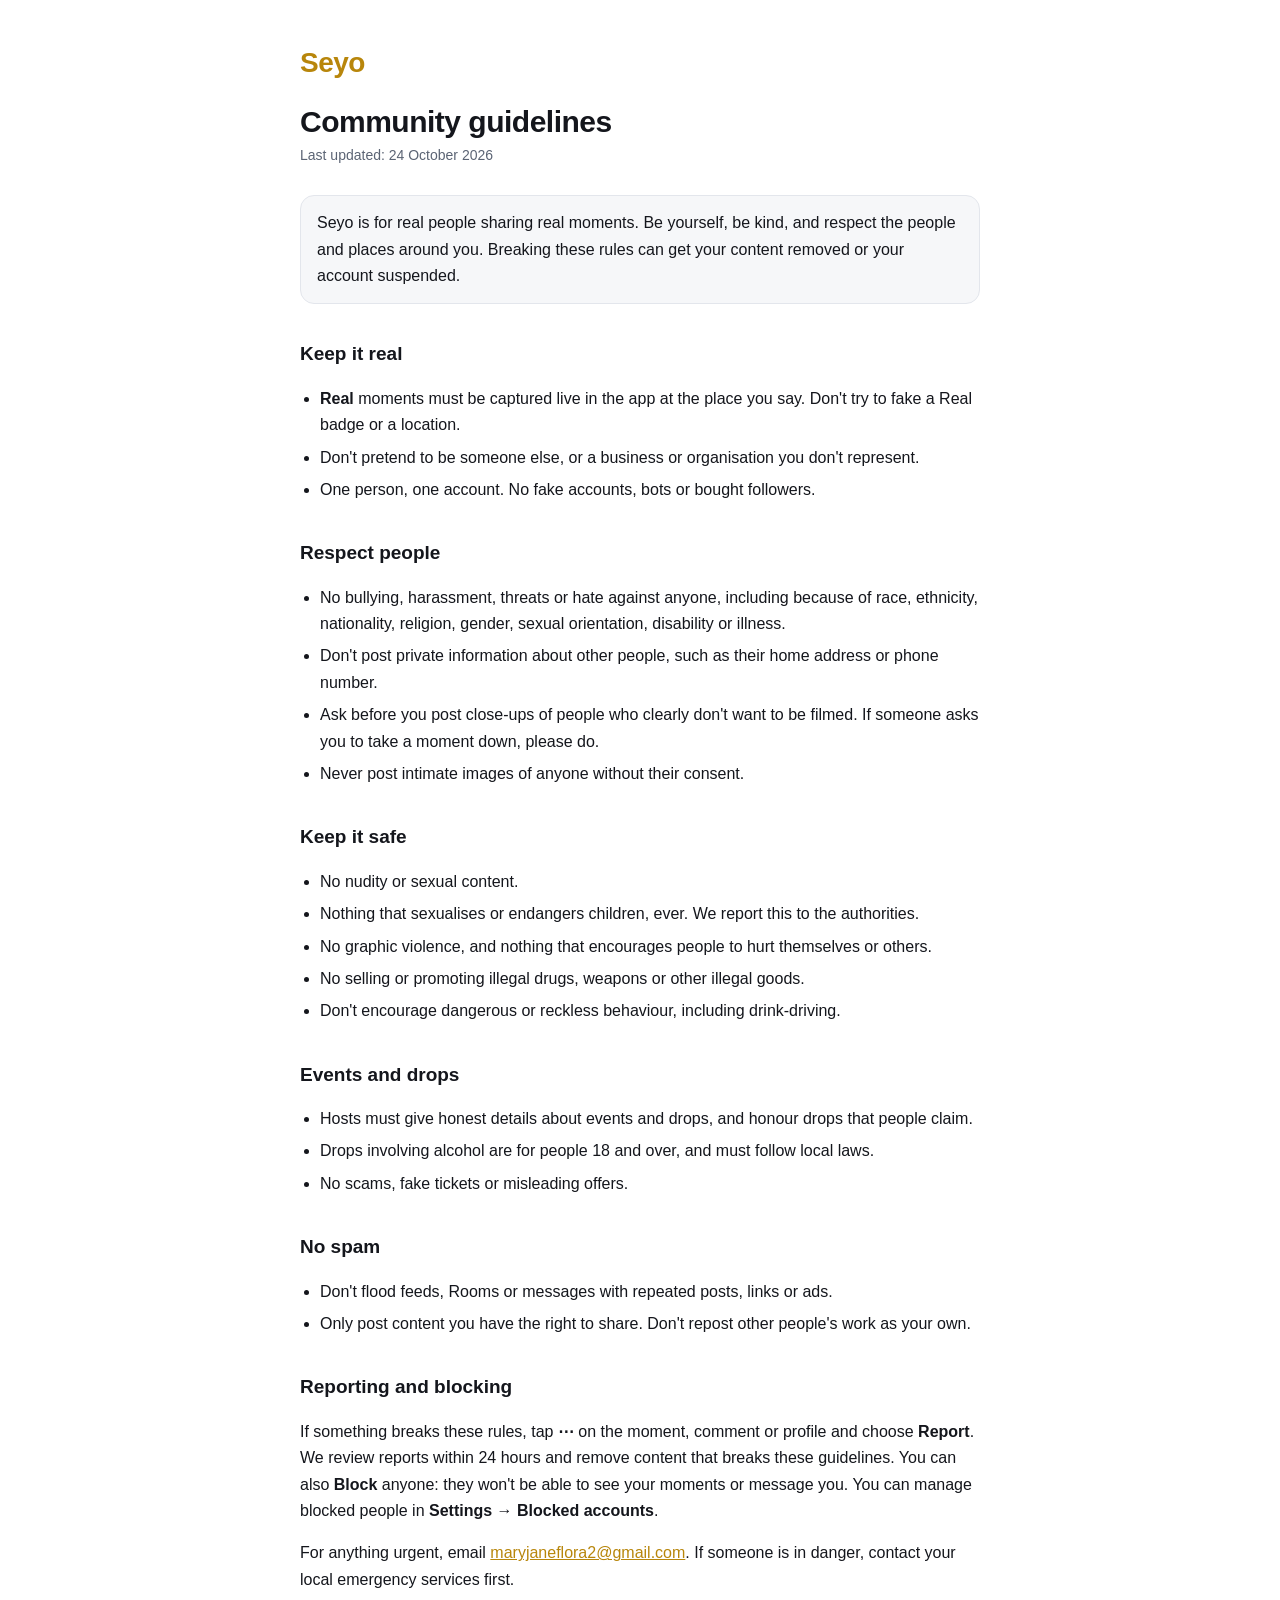
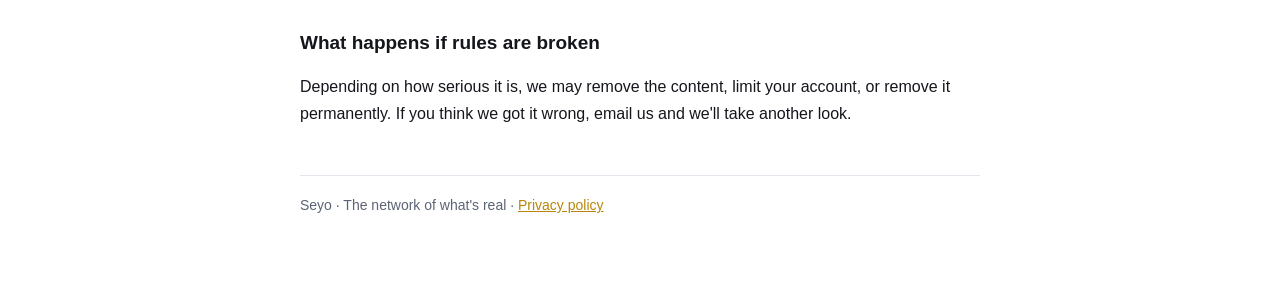
==== guidelines.html @ 8cdd19f4 "Add Seyo privacy and guidelines pages" ====
<!doctype html>
<html lang="en">
<head>
<meta charset="utf-8">
<meta name="viewport" content="width=device-width, initial-scale=1">
<title>Seyo Community Guidelines</title>
<link rel="stylesheet" href="style.css">
</head>
<body>
<main>
  <a class="brand" href="index.html">Seyo</a>
  <h1>Community guidelines</h1>
  <p class="date">Last updated: 24 October 2026</p>

  <div class="box">
    Seyo is for real people sharing real moments. Be yourself, be kind, and respect the people and places around you.
    Breaking these rules can get your content removed or your account suspended.
  </div>

  <h2>Keep it real</h2>
  <ul>
    <li><b>Real</b> moments must be captured live in the app at the place you say. Don't try to fake a Real badge or a location.</li>
    <li>Don't pretend to be someone else, or a business or organisation you don't represent.</li>
    <li>One person, one account. No fake accounts, bots or bought followers.</li>
  </ul>

  <h2>Respect people</h2>
  <ul>
    <li>No bullying, harassment, threats or hate against anyone, including because of race, ethnicity, nationality, religion, gender, sexual orientation, disability or illness.</li>
    <li>Don't post private information about other people, such as their home address or phone number.</li>
    <li>Ask before you post close-ups of people who clearly don't want to be filmed. If someone asks you to take a moment down, please do.</li>
    <li>Never post intimate images of anyone without their consent.</li>
  </ul>

  <h2>Keep it safe</h2>
  <ul>
    <li>No nudity or sexual content.</li>
    <li>Nothing that sexualises or endangers children, ever. We report this to the authorities.</li>
    <li>No graphic violence, and nothing that encourages people to hurt themselves or others.</li>
    <li>No selling or promoting illegal drugs, weapons or other illegal goods.</li>
    <li>Don't encourage dangerous or reckless behaviour, including drink-driving.</li>
  </ul>

  <h2>Events and drops</h2>
  <ul>
    <li>Hosts must give honest details about events and drops, and honour drops that people claim.</li>
    <li>Drops involving alcohol are for people 18 and over, and must follow local laws.</li>
    <li>No scams, fake tickets or misleading offers.</li>
  </ul>

  <h2>No spam</h2>
  <ul>
    <li>Don't flood feeds, Rooms or messages with repeated posts, links or ads.</li>
    <li>Only post content you have the right to share. Don't repost other people's work as your own.</li>
  </ul>

  <h2>Reporting and blocking</h2>
  <p>If something breaks these rules, tap <b>⋯</b> on the moment, comment or profile and choose <b>Report</b>. We review reports within 24 hours and remove content that breaks these guidelines.
  You can also <b>Block</b> anyone: they won't be able to see your moments or message you. You can manage blocked people in <b>Settings → Blocked accounts</b>.</p>
  <p>For anything urgent, email <a href="mailto:maryjaneflora2@gmail.com">maryjaneflora2@gmail.com</a>. If someone is in danger, contact your local emergency services first.</p>

  <h2>What happens if rules are broken</h2>
  <p>Depending on how serious it is, we may remove the content, limit your account, or remove it permanently. If you think we got it wrong, email us and we'll take another look.</p>

  <footer>Seyo · The network of what's real · <a href="privacy.html">Privacy policy</a></footer>
</main>
</body>
</html>
---- style.css ----
:root { --bg:#07090f; --panel:#12151d; --line:#1d2331; --text:#eef1f7; --muted:#9aa3b5; --gold:#f6c453; }
@media (prefers-color-scheme: light) { :root { --bg:#ffffff; --panel:#f6f7f9; --line:#e3e6ec; --text:#14161c; --muted:#5b6474; --gold:#b8860b; } }
* { box-sizing: border-box; }
body { margin:0; background:var(--bg); color:var(--text); font:16px/1.65 -apple-system, BlinkMacSystemFont, "Segoe UI", Roboto, Helvetica, Arial, sans-serif; }
main { max-width:720px; margin:0 auto; padding:40px 20px 80px; }
.brand { font-weight:800; font-size:28px; letter-spacing:-0.5px; color:var(--gold); text-decoration:none; }
h1 { font-size:30px; line-height:1.2; margin:18px 0 4px; letter-spacing:-0.5px; }
.date { color:var(--muted); font-size:14px; margin:0 0 28px; }
h2 { font-size:19px; margin:34px 0 8px; }
p, li { color:var(--text); }
ul { padding-left:20px; }
li { margin:6px 0; }
.box { background:var(--panel); border:1px solid var(--line); border-radius:14px; padding:14px 16px; margin:18px 0; }
a { color:var(--gold); }
.muted { color:var(--muted); }
footer { margin-top:48px; padding-top:18px; border-top:1px solid var(--line); color:var(--muted); font-size:14px; }
.links a { display:block; background:var(--panel); border:1px solid var(--line); border-radius:14px; padding:16px; margin:10px 0; text-decoration:none; color:var(--text); font-weight:700; }
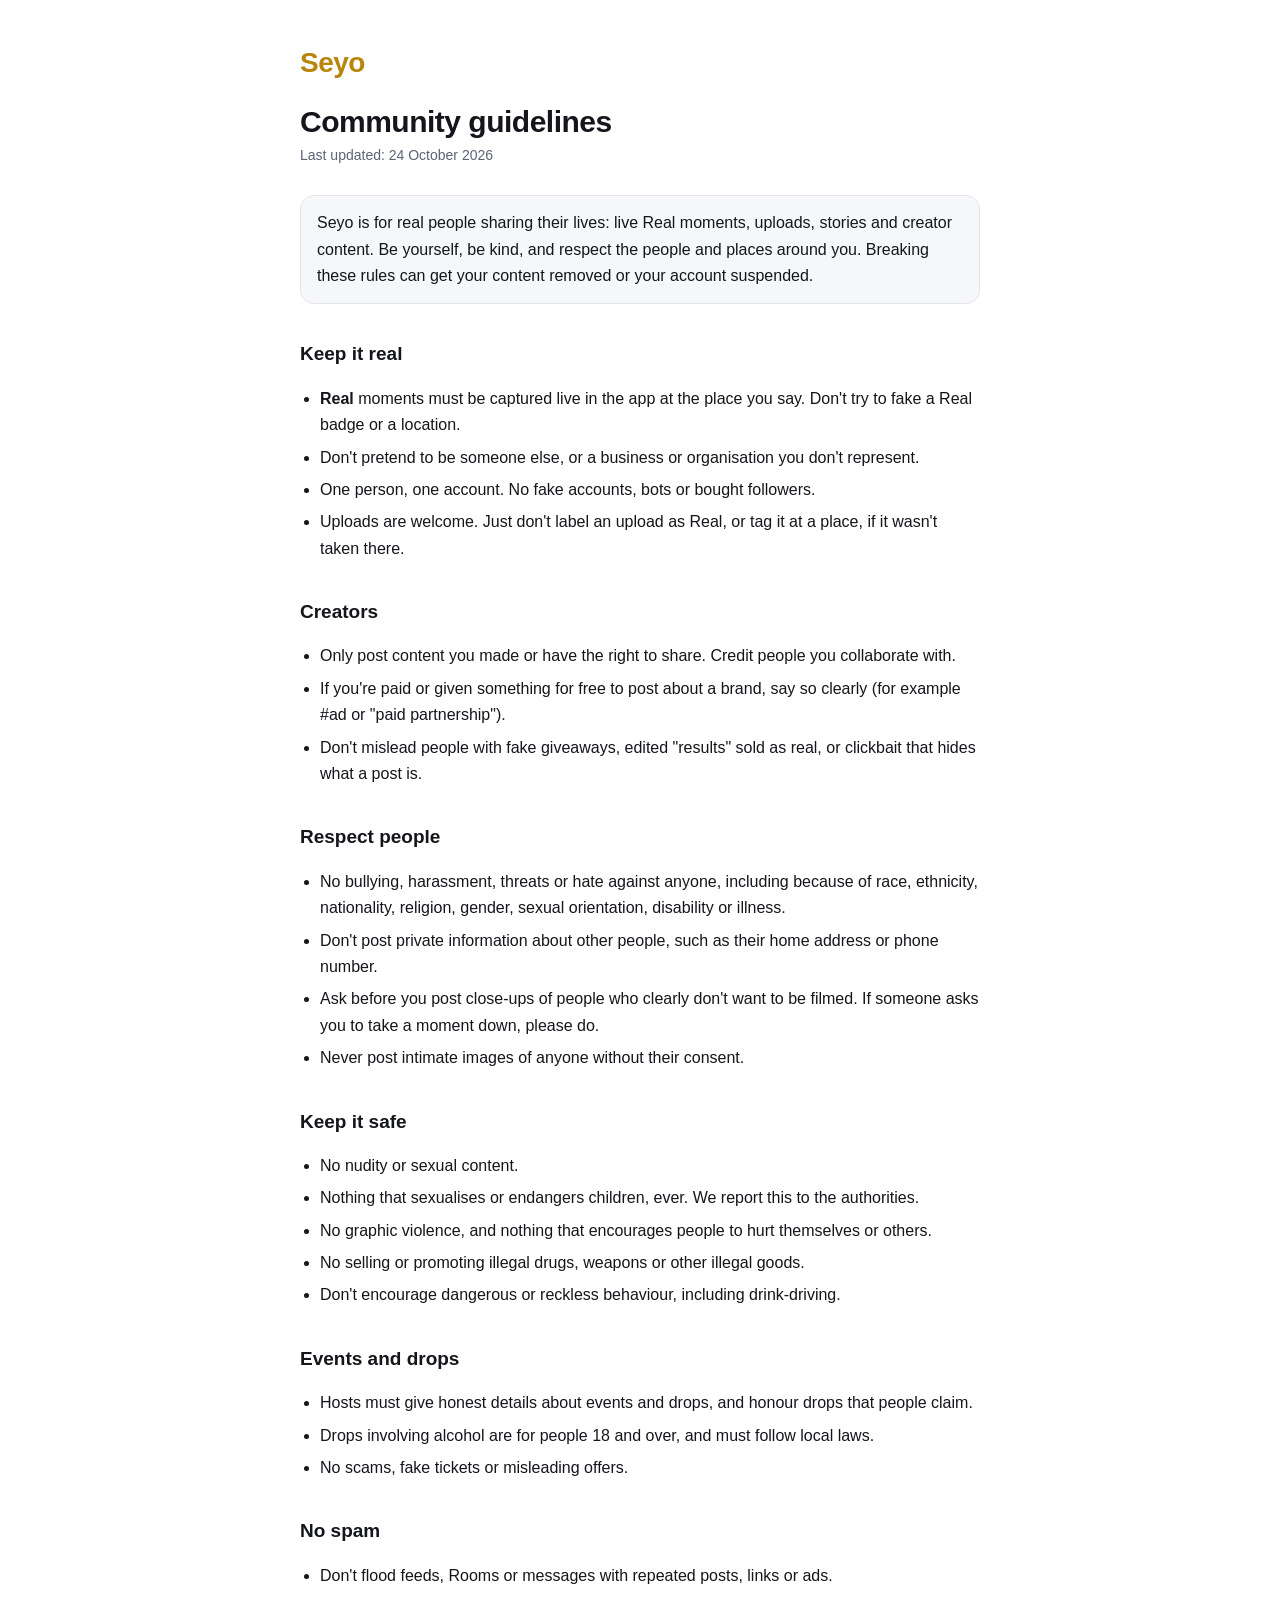
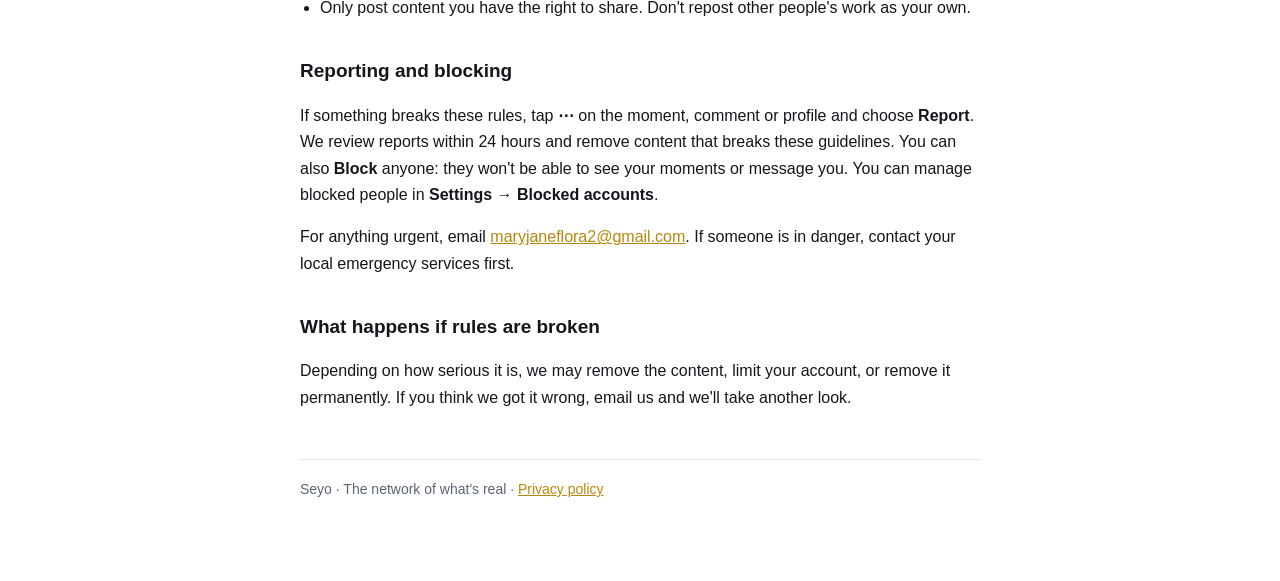
==== commit 194bd7c6: "Rename guidelines (1).html to guidelines.html" ====
--- a/guidelines.html
+++ b/guidelines.html
@@ -13,7 +13,7 @@
   <p class="date">Last updated: 24 October 2026</p>
 
   <div class="box">
-    Seyo is for real people sharing real moments. Be yourself, be kind, and respect the people and places around you.
+    Seyo is for real people sharing their lives: live Real moments, uploads, stories and creator content. Be yourself, be kind, and respect the people and places around you.
     Breaking these rules can get your content removed or your account suspended.
   </div>
 
@@ -22,6 +22,14 @@
     <li><b>Real</b> moments must be captured live in the app at the place you say. Don't try to fake a Real badge or a location.</li>
     <li>Don't pretend to be someone else, or a business or organisation you don't represent.</li>
     <li>One person, one account. No fake accounts, bots or bought followers.</li>
+    <li>Uploads are welcome. Just don't label an upload as Real, or tag it at a place, if it wasn't taken there.</li>
+  </ul>
+
+  <h2>Creators</h2>
+  <ul>
+    <li>Only post content you made or have the right to share. Credit people you collaborate with.</li>
+    <li>If you're paid or given something for free to post about a brand, say so clearly (for example #ad or "paid partnership").</li>
+    <li>Don't mislead people with fake giveaways, edited "results" sold as real, or clickbait that hides what a post is.</li>
   </ul>
 
   <h2>Respect people</h2>
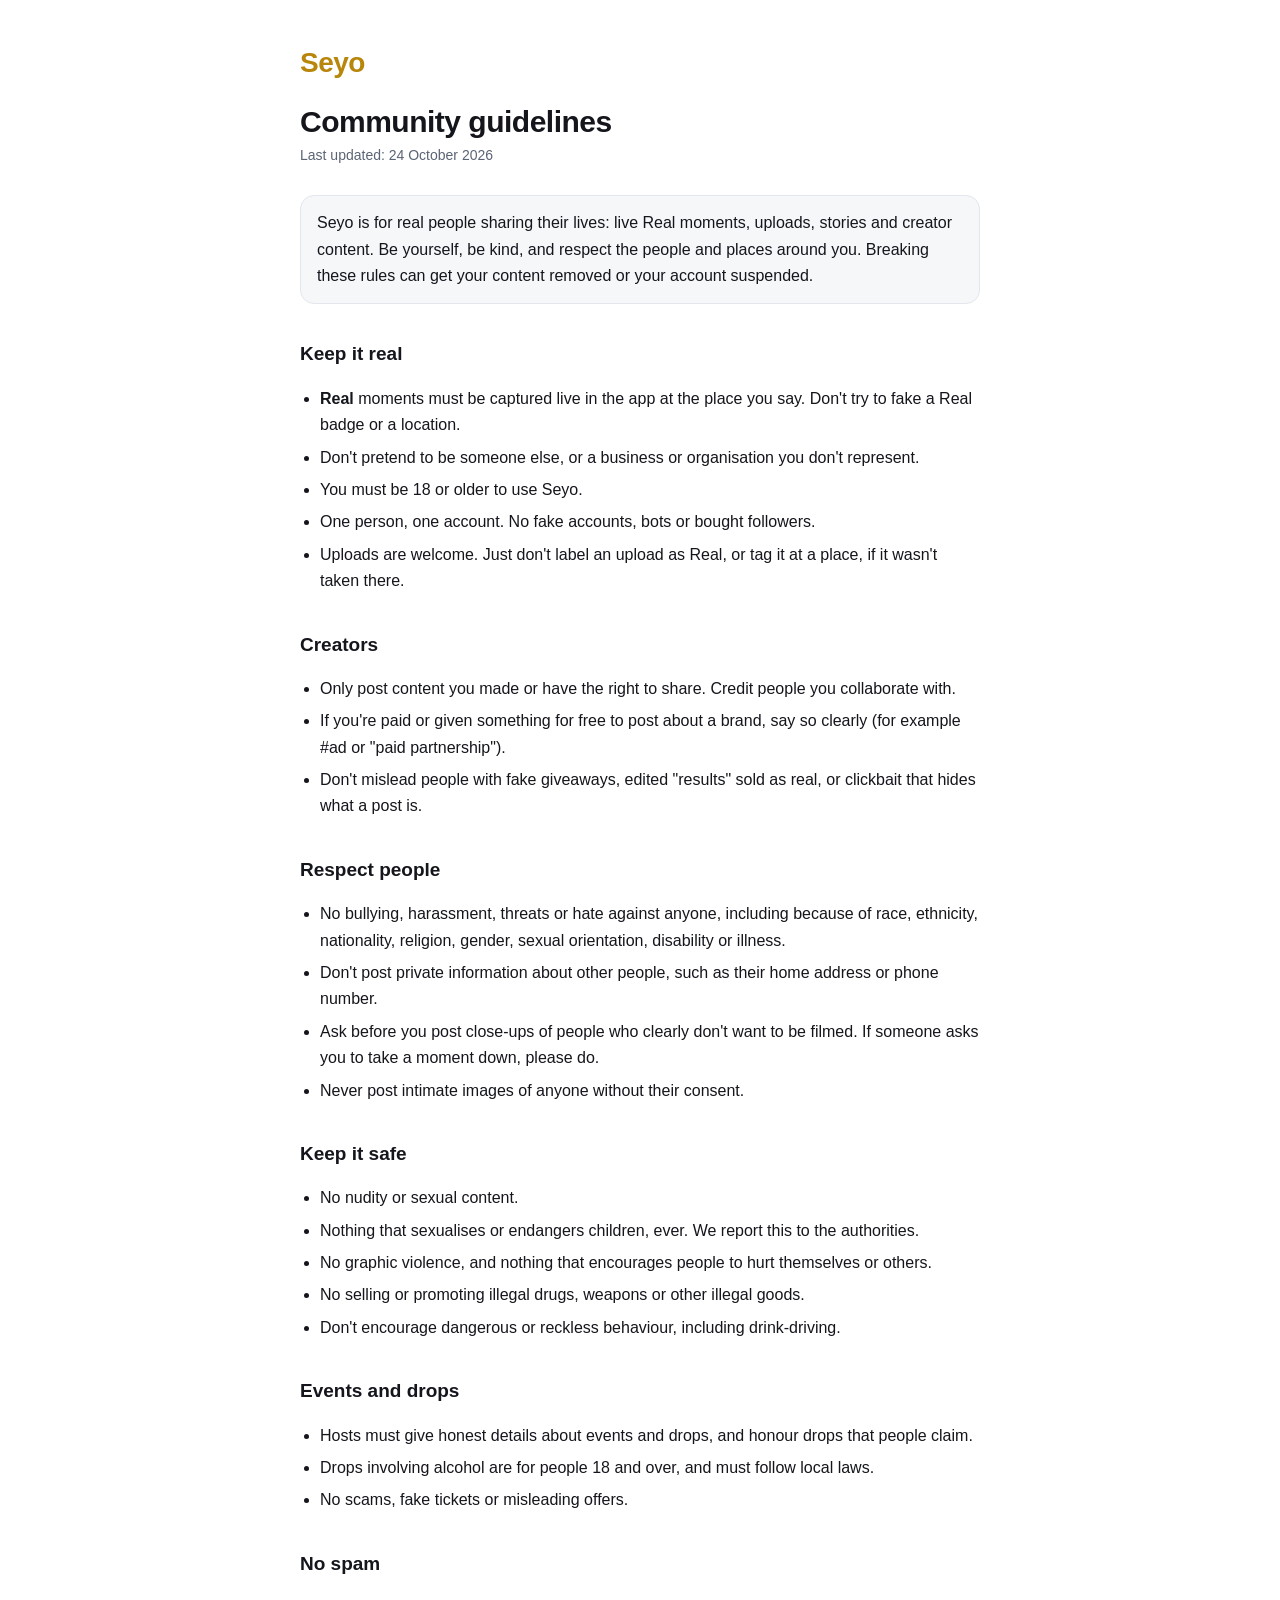
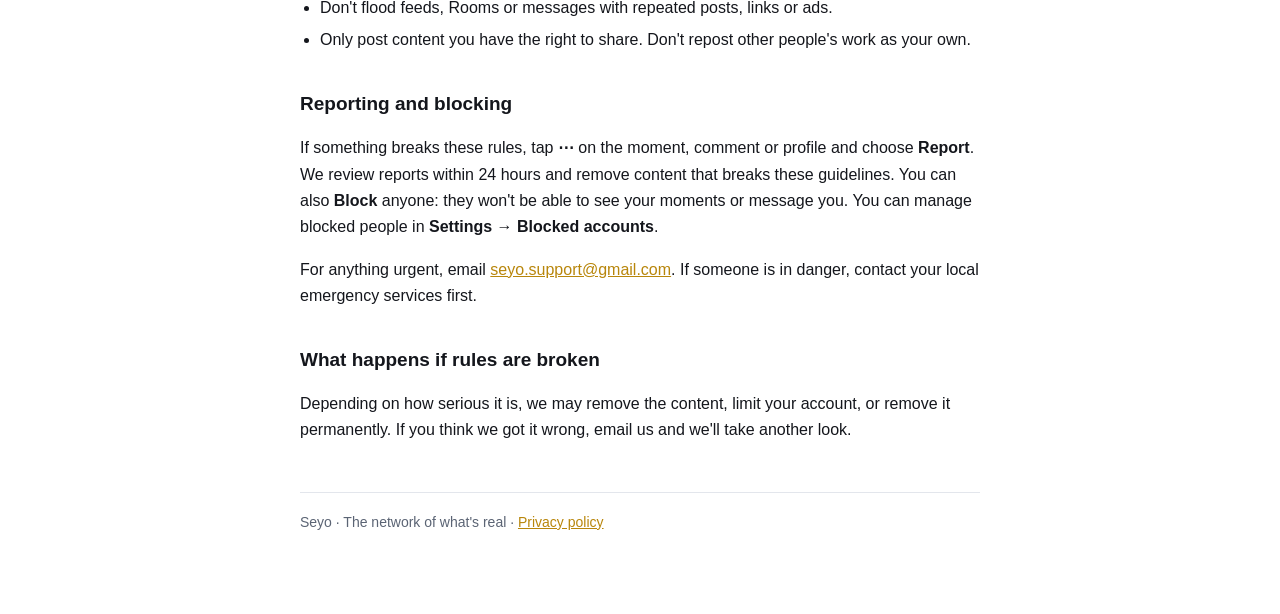
==== commit 4fdf8192: "Add files via upload" ====
--- a/guidelines.html
+++ b/guidelines.html
@@ -21,6 +21,7 @@
   <ul>
     <li><b>Real</b> moments must be captured live in the app at the place you say. Don't try to fake a Real badge or a location.</li>
     <li>Don't pretend to be someone else, or a business or organisation you don't represent.</li>
+    <li>You must be 18 or older to use Seyo.</li>
     <li>One person, one account. No fake accounts, bots or bought followers.</li>
     <li>Uploads are welcome. Just don't label an upload as Real, or tag it at a place, if it wasn't taken there.</li>
   </ul>
@@ -65,7 +66,7 @@
   <h2>Reporting and blocking</h2>
   <p>If something breaks these rules, tap <b>⋯</b> on the moment, comment or profile and choose <b>Report</b>. We review reports within 24 hours and remove content that breaks these guidelines.
   You can also <b>Block</b> anyone: they won't be able to see your moments or message you. You can manage blocked people in <b>Settings → Blocked accounts</b>.</p>
-  <p>For anything urgent, email <a href="mailto:maryjaneflora2@gmail.com">maryjaneflora2@gmail.com</a>. If someone is in danger, contact your local emergency services first.</p>
+  <p>For anything urgent, email <a href="mailto:seyo.support@gmail.com">seyo.support@gmail.com</a>. If someone is in danger, contact your local emergency services first.</p>
 
   <h2>What happens if rules are broken</h2>
   <p>Depending on how serious it is, we may remove the content, limit your account, or remove it permanently. If you think we got it wrong, email us and we'll take another look.</p>
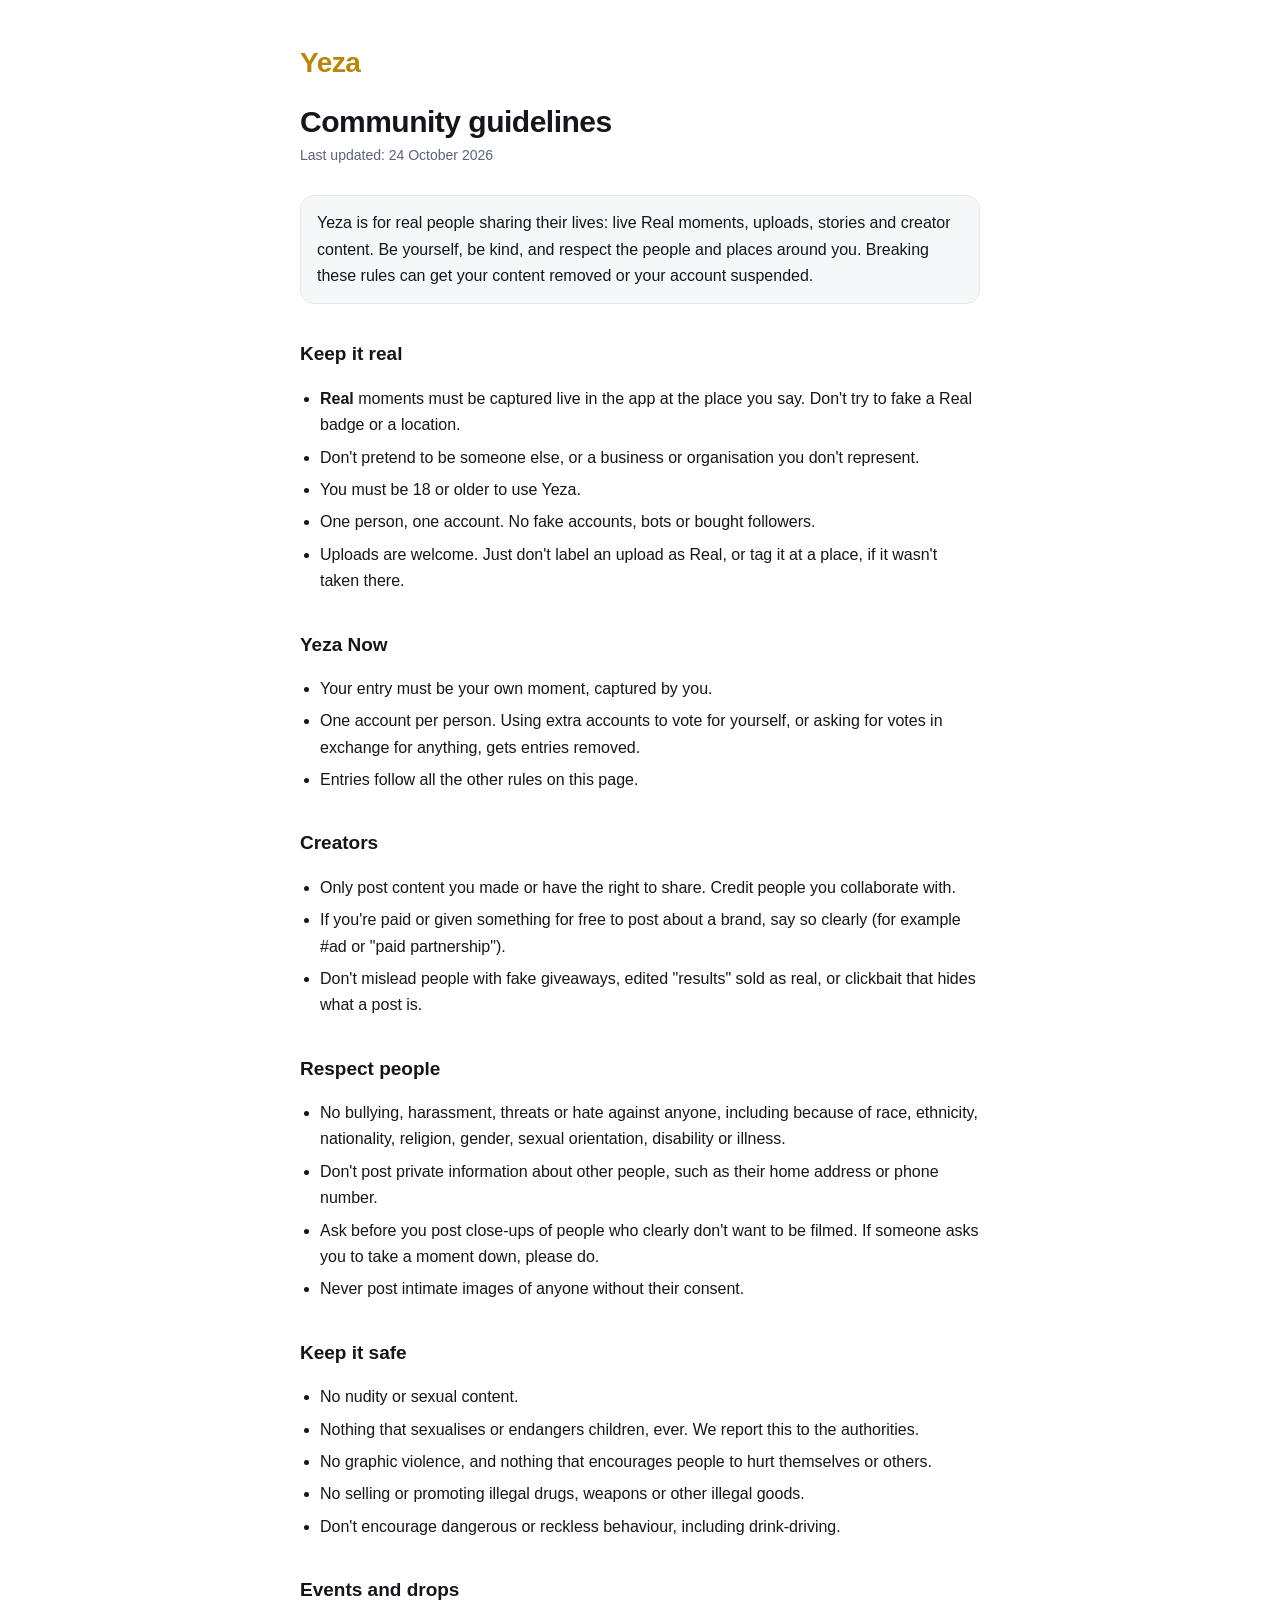
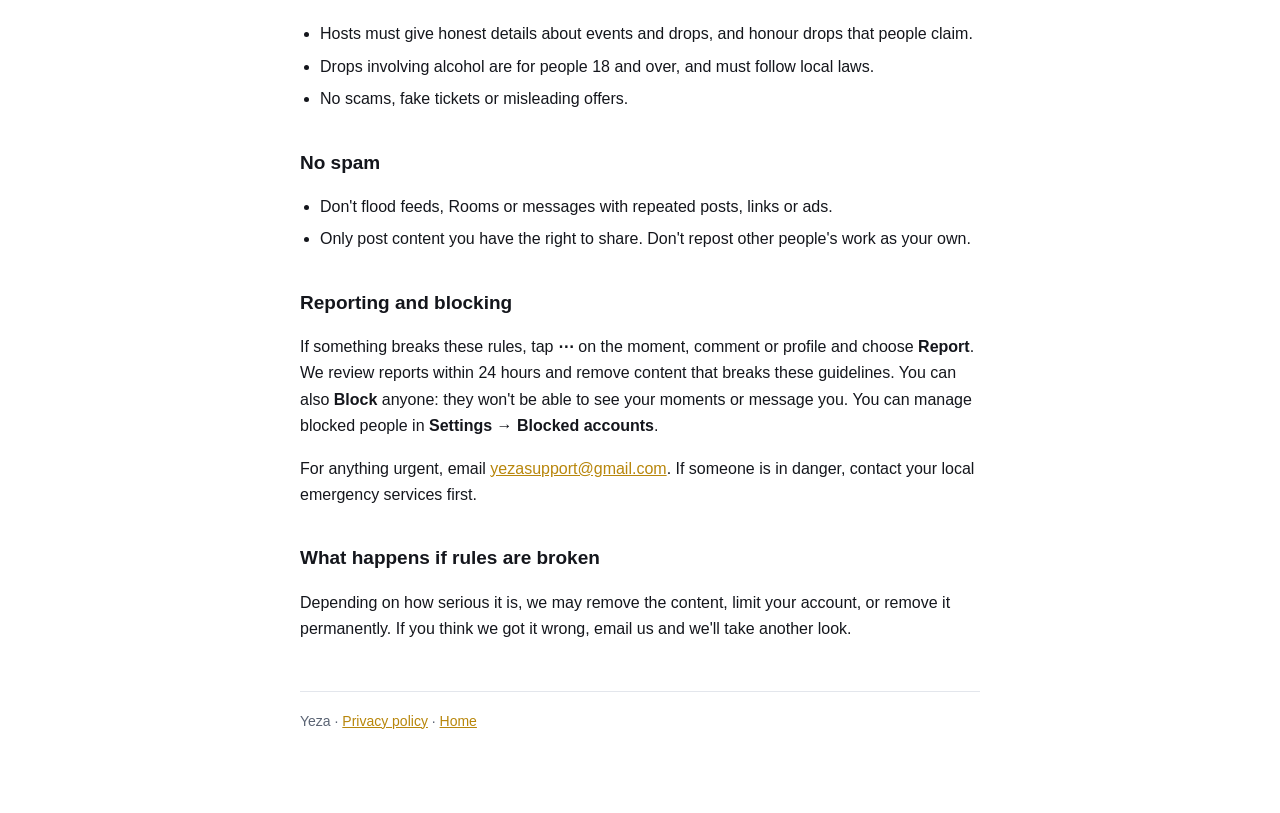
==== commit 2f855cb8: "Update community guidelines from Seyo to Yeza" ====
--- a/guidelines.html
+++ b/guidelines.html
@@ -3,17 +3,17 @@
 <head>
 <meta charset="utf-8">
 <meta name="viewport" content="width=device-width, initial-scale=1">
-<title>Seyo Community Guidelines</title>
+<title>Yeza Community Guidelines</title>
 <link rel="stylesheet" href="style.css">
 </head>
 <body>
 <main>
-  <a class="brand" href="index.html">Seyo</a>
+  <a class="brand" href="index.html">Yeza</a>
   <h1>Community guidelines</h1>
   <p class="date">Last updated: 24 October 2026</p>
 
   <div class="box">
-    Seyo is for real people sharing their lives: live Real moments, uploads, stories and creator content. Be yourself, be kind, and respect the people and places around you.
+    Yeza is for real people sharing their lives: live Real moments, uploads, stories and creator content. Be yourself, be kind, and respect the people and places around you.
     Breaking these rules can get your content removed or your account suspended.
   </div>
 
@@ -21,9 +21,16 @@
   <ul>
     <li><b>Real</b> moments must be captured live in the app at the place you say. Don't try to fake a Real badge or a location.</li>
     <li>Don't pretend to be someone else, or a business or organisation you don't represent.</li>
-    <li>You must be 18 or older to use Seyo.</li>
+    <li>You must be 18 or older to use Yeza.</li>
     <li>One person, one account. No fake accounts, bots or bought followers.</li>
     <li>Uploads are welcome. Just don't label an upload as Real, or tag it at a place, if it wasn't taken there.</li>
+  </ul>
+
+  <h2>Yeza Now</h2>
+  <ul>
+    <li>Your entry must be your own moment, captured by you.</li>
+    <li>One account per person. Using extra accounts to vote for yourself, or asking for votes in exchange for anything, gets entries removed.</li>
+    <li>Entries follow all the other rules on this page.</li>
   </ul>
 
   <h2>Creators</h2>
@@ -66,12 +73,12 @@
   <h2>Reporting and blocking</h2>
   <p>If something breaks these rules, tap <b>⋯</b> on the moment, comment or profile and choose <b>Report</b>. We review reports within 24 hours and remove content that breaks these guidelines.
   You can also <b>Block</b> anyone: they won't be able to see your moments or message you. You can manage blocked people in <b>Settings → Blocked accounts</b>.</p>
-  <p>For anything urgent, email <a href="mailto:seyo.support@gmail.com">seyo.support@gmail.com</a>. If someone is in danger, contact your local emergency services first.</p>
+  <p>For anything urgent, email <a href="mailto:yezasupport@gmail.com">yezasupport@gmail.com</a>. If someone is in danger, contact your local emergency services first.</p>
 
   <h2>What happens if rules are broken</h2>
   <p>Depending on how serious it is, we may remove the content, limit your account, or remove it permanently. If you think we got it wrong, email us and we'll take another look.</p>
 
-  <footer>Seyo · The network of what's real · <a href="privacy.html">Privacy policy</a></footer>
+  <footer>Yeza · <a href="privacy.html">Privacy policy</a> · <a href="index.html">Home</a></footer>
 </main>
 </body>
 </html>
